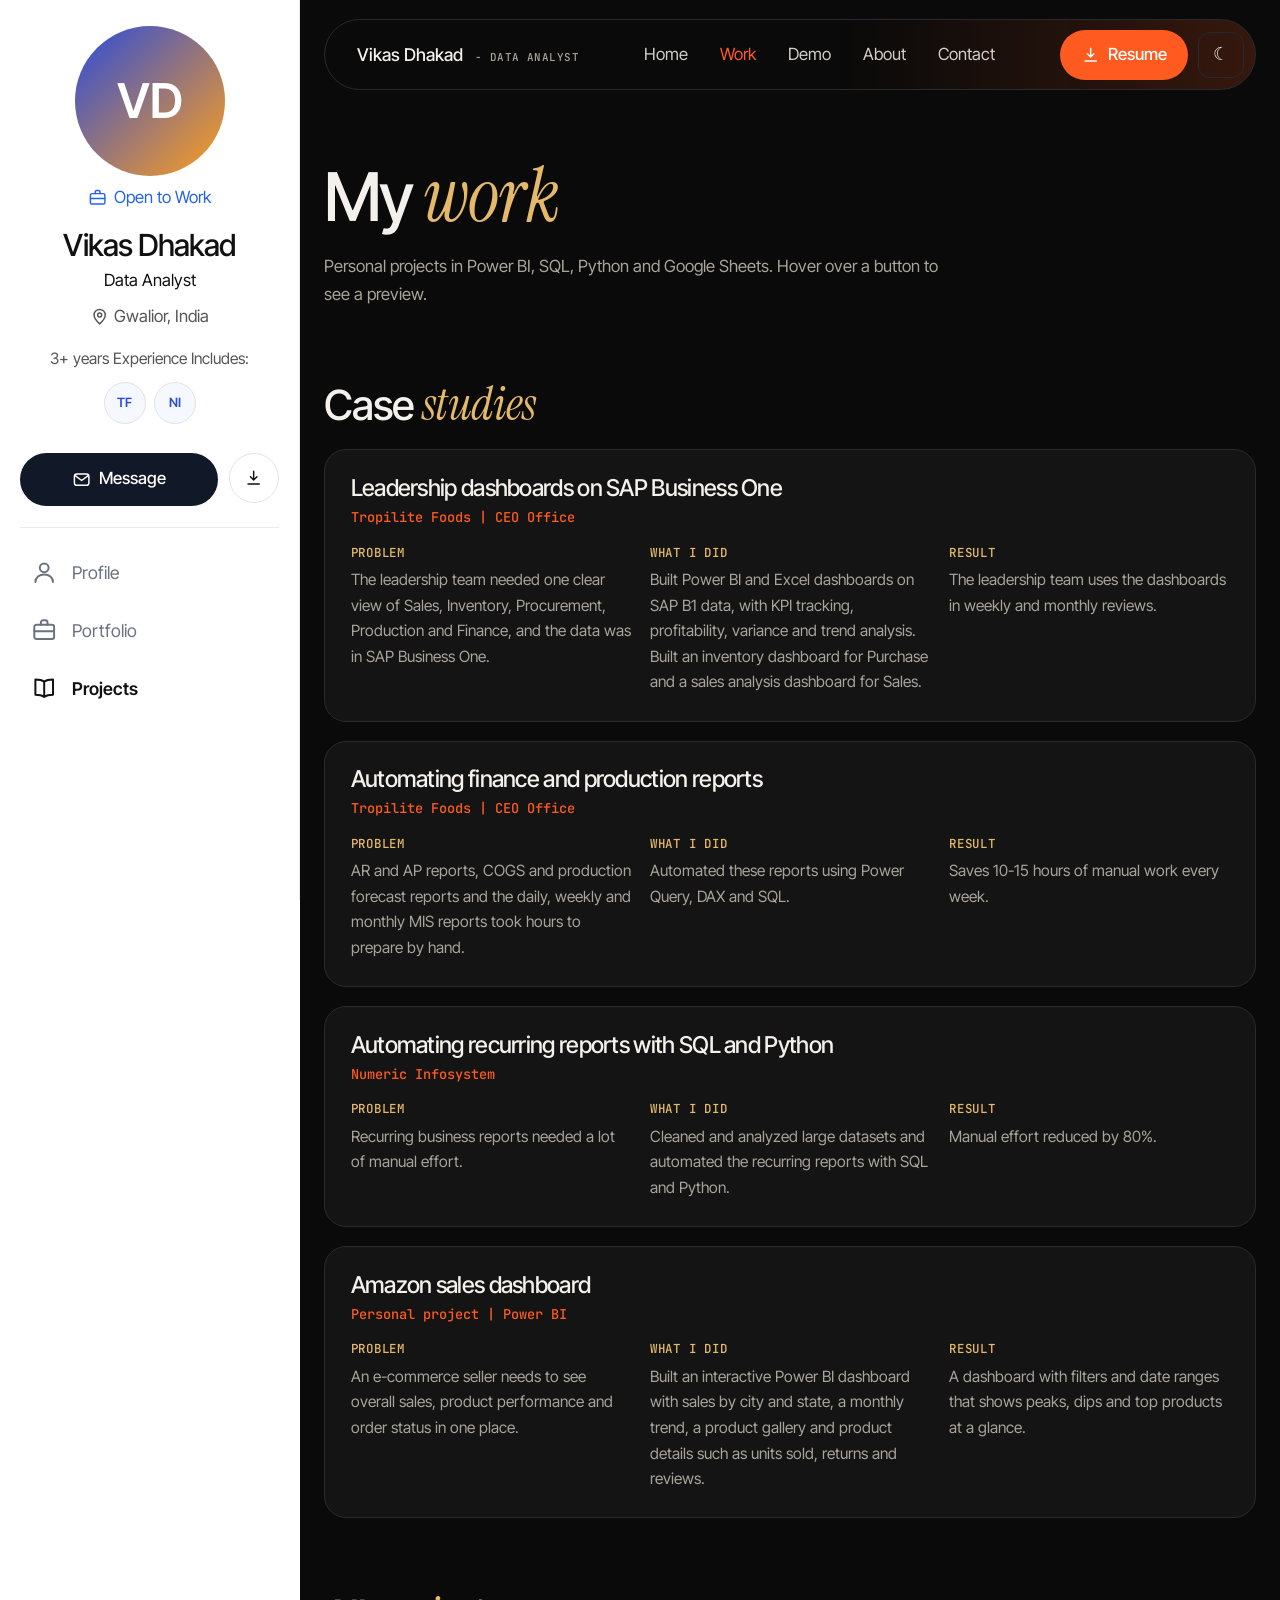
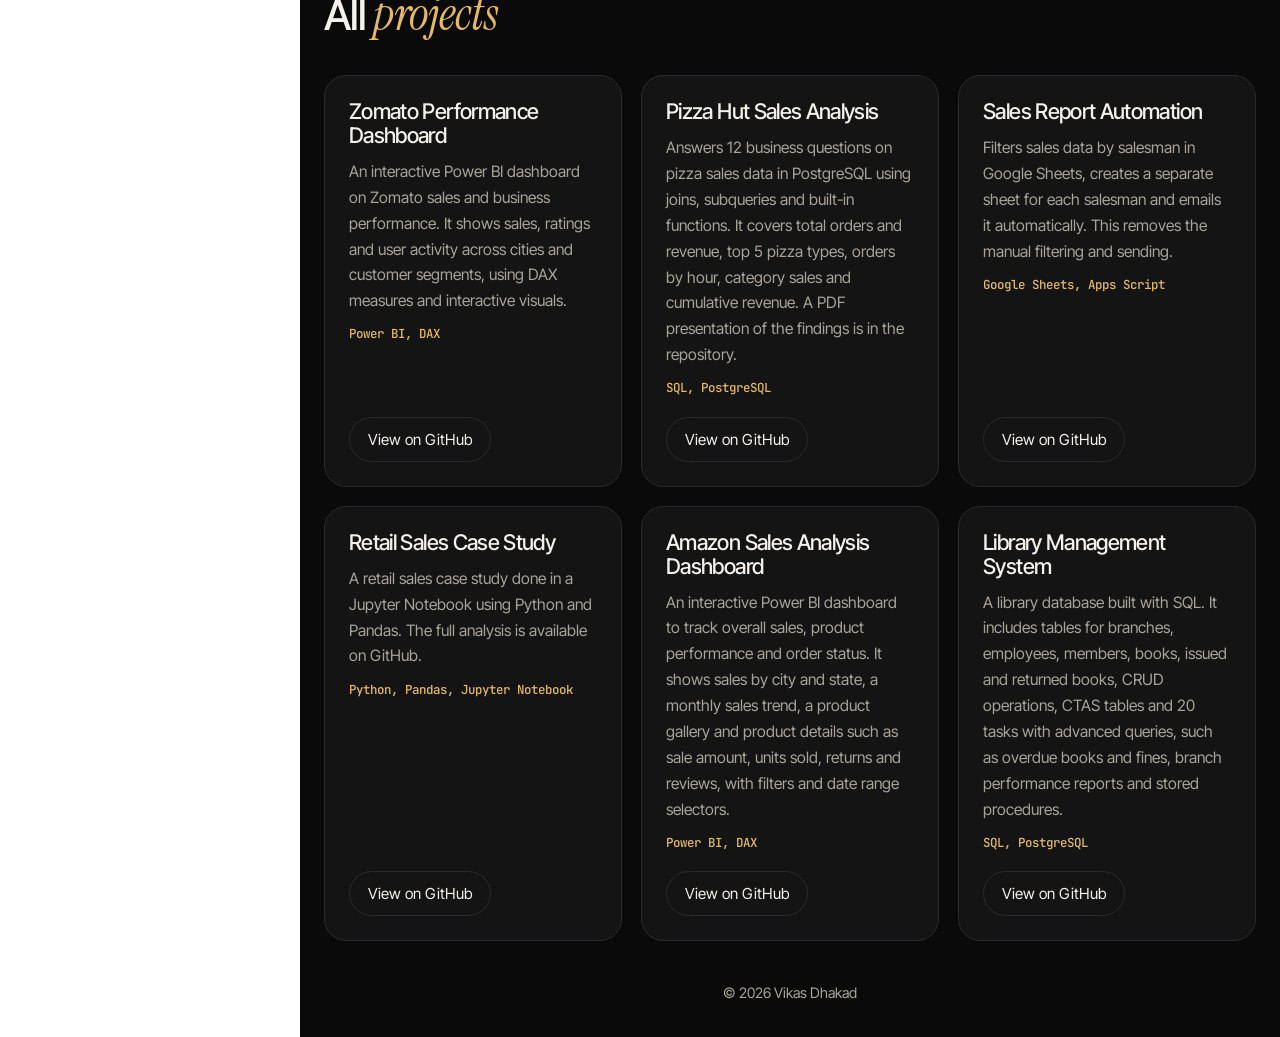
==== work.html @ 8cc73706 "Add files via upload" ====
<!DOCTYPE html>
<html lang="en">
<head>
  <meta charset="UTF-8">
  <meta name="viewport" content="width=device-width, initial-scale=1">
  <title>Work | Vikas Dhakad</title>
  <meta name="description" content="Data analytics projects by Vikas Dhakad.">
  <link rel="preconnect" href="https://fonts.googleapis.com">
  <link href="https://fonts.googleapis.com/css2?family=Inter+Tight:wght@400;500;600&family=Instrument+Serif:ital@0;1&family=JetBrains+Mono:wght@500&display=swap" rel="stylesheet">
  <link rel="stylesheet" href="style.css?v=5">
</head>
<body>
  <aside class="side">
    <div class="photo-frame"><img class="photo" alt="Vikas Dhakad" hidden><span class="initials">VD</span></div>
    <a class="open-work" href="contact.html"><svg viewBox="0 0 24 24"><rect x="3" y="7" width="18" height="13" rx="2"/><path d="M9 7V5a2 2 0 0 1 2-2h2a2 2 0 0 1 2 2v2M3 13h18"/></svg>Open to Work</a>
    <h2 class="s-name">Vikas Dhakad</h2>
    <p class="s-role">Data Analyst</p>
    <p class="s-loc"><svg viewBox="0 0 24 24"><path d="M12 21s7-6.2 7-11a7 7 0 0 0-14 0c0 4.8 7 11 7 11z"/><circle cx="12" cy="10" r="2.5"/></svg>Gwalior, India</p>
    <p class="s-exp">3+ years Experience Includes:</p>
    <div class="s-chips"><span title="Tropilite Foods">TF</span><span title="Numeric Infosystem">NI</span></div>
    <div class="s-actions">
      <a class="s-msg" href="mailto:vikashdhakad449@gmail.com"><svg viewBox="0 0 24 24"><rect x="3" y="5" width="18" height="14" rx="3"/><path d="M4 7l8 6 8-6"/></svg>Message</a>
      <a class="s-dl" href="resume.pdf" download aria-label="Download resume"><svg viewBox="0 0 24 24"><path d="M12 4v11m0 0l-4-4m4 4l4-4M5 20h14"/></svg></a>
    </div>
    <nav class="s-tabs" aria-label="Sections"><a class="stab" href="about.html"><svg viewBox="0 0 24 24"><circle cx="12" cy="8" r="4"/><path d="M4 21c0-4.4 3.6-7 8-7s8 2.6 8 7"/></svg><span>Profile</span></a><a class="stab" href="index.html"><svg viewBox="0 0 24 24"><rect x="3" y="7" width="18" height="13" rx="2"/><path d="M9 7V5a2 2 0 0 1 2-2h2a2 2 0 0 1 2 2v2M3 13h18"/></svg><span>Portfolio</span></a><a class="stab" aria-current="page" href="work.html"><svg viewBox="0 0 24 24"><path d="M12 6c-2-1.5-5-2-8-2v14c3 0 6 .5 8 2 2-1.5 5-2 8-2V4c-3 0-6 .5-8 2zM12 6v14"/></svg><span>Projects</span></a></nav>
  </aside>
  <div class="stage">
    <header class="pill">
      <a class="brand" href="index.html">Vikas Dhakad <small>- DATA ANALYST</small></a>
      <nav><a href="index.html">Home</a><a aria-current="page" href="work.html">Work</a><a href="demo.html">Demo</a><a href="about.html">About</a><a href="contact.html">Contact</a></nav>
      <div class="pill-right">
        <a class="resume" href="resume.pdf" download><svg viewBox="0 0 24 24"><path d="M12 4v11m0 0l-4-4m4 4l4-4M5 20h14"/></svg>Resume</a>
        <button id="themeBtn" aria-label="Switch theme">&#9790;</button>
      </div>
    </header>
    <div class="wrap">
      <section class="page-title"><h1>My <em>work</em></h1><p>Personal projects in Power BI, SQL, Python and Google Sheets. Hover over a button to see a preview.</p></section>
      <section class="reveal">
        <h2>Case <em>studies</em></h2>
        <div class="cases">
          <article class="case">
            <h3>Leadership dashboards on SAP Business One</h3>
            <p class="meta">Tropilite Foods | CEO Office</p>
            <div class="trio">
              <div><b>Problem</b><p>The leadership team needed one clear view of Sales, Inventory, Procurement, Production and Finance, and the data was in SAP Business One.</p></div>
              <div><b>What I did</b><p>Built Power BI and Excel dashboards on SAP B1 data, with KPI tracking, profitability, variance and trend analysis. Built an inventory dashboard for Purchase and a sales analysis dashboard for Sales.</p></div>
              <div><b>Result</b><p>The leadership team uses the dashboards in weekly and monthly reviews.</p></div>
            </div>
          </article>
          <article class="case">
            <h3>Automating finance and production reports</h3>
            <p class="meta">Tropilite Foods | CEO Office</p>
            <div class="trio">
              <div><b>Problem</b><p>AR and AP reports, COGS and production forecast reports and the daily, weekly and monthly MIS reports took hours to prepare by hand.</p></div>
              <div><b>What I did</b><p>Automated these reports using Power Query, DAX and SQL.</p></div>
              <div><b>Result</b><p>Saves 10-15 hours of manual work every week.</p></div>
            </div>
          </article>
          <article class="case">
            <h3>Automating recurring reports with SQL and Python</h3>
            <p class="meta">Numeric Infosystem</p>
            <div class="trio">
              <div><b>Problem</b><p>Recurring business reports needed a lot of manual effort.</p></div>
              <div><b>What I did</b><p>Cleaned and analyzed large datasets and automated the recurring reports with SQL and Python.</p></div>
              <div><b>Result</b><p>Manual effort reduced by 80%.</p></div>
            </div>
          </article>
          <article class="case">
            <h3>Amazon sales dashboard</h3>
            <p class="meta">Personal project | Power BI</p>
            <div class="trio">
              <div><b>Problem</b><p>An e-commerce seller needs to see overall sales, product performance and order status in one place.</p></div>
              <div><b>What I did</b><p>Built an interactive Power BI dashboard with sales by city and state, a monthly trend, a product gallery and product details such as units sold, returns and reviews.</p></div>
              <div><b>Result</b><p>A dashboard with filters and date ranges that shows peaks, dips and top products at a glance.</p></div>
            </div>
          </article>
        </div>
      </section>
      <section class="reveal"><h2>All <em>projects</em></h2></section>
      <div class="grid" id="projectGrid"></div>
    </div>
    <footer>© <span id="year"></span> Vikas Dhakad</footer>
  </div>
  <script src="script.js?v=5"></script>
</body>
</html>
---- style.css ----
:root{
  --p-bg:#0a0a0a; --p-surface:#141414; --p-line:#2a2a2e; --p-text:#f4f1ec; --p-muted:#a9a49b;
  --orange:#ff5a1f; --gold:#e4b96a; --glow:rgba(255,90,31,.30);
}
:root[data-theme="light"]{
  --p-bg:#faf7f2; --p-surface:#ffffff; --p-line:#e6dfd3; --p-text:#17130e; --p-muted:#6d665b;
  --gold:#b5832a; --glow:rgba(255,90,31,.16);
}
*{box-sizing:border-box;margin:0}
html{scroll-behavior:smooth}
body{display:grid;grid-template-columns:300px 1fr;min-height:100vh;background:#fff;font:400 1.05rem/1.65 "Inter Tight",system-ui,sans-serif}
a{color:inherit;text-decoration:none}
a,button{cursor:pointer}
:focus-visible{outline:3px solid var(--orange);outline-offset:3px}
svg{width:1.15em;height:1.15em;fill:none;stroke:currentColor;stroke-width:1.8;stroke-linecap:round;stroke-linejoin:round;flex:none}

/* ===== left sidebar (always white) ===== */
.side{position:sticky;top:0;height:100vh;overflow:auto;background:#fff;color:#111;padding:1.6rem 1.25rem;border-right:1px solid #ececec;text-align:center;display:flex;flex-direction:column;align-items:center}
.side .photo-frame{width:150px;height:150px;border-radius:50%;overflow:hidden;background:linear-gradient(135deg,#2b4bdb,#ff9f1c);display:grid;place-items:center;flex:none}
.photo-frame img{width:100%;height:100%;object-fit:cover}
.initials{font:600 3rem "Inter Tight",sans-serif;color:#fff}
.open-work{display:inline-flex;gap:.4rem;align-items:center;color:#2563eb;font-size:1.05rem;margin-top:.5rem}
.open-work:hover{text-decoration:underline}
.s-name{font:500 1.9rem/1.2 "Inter Tight",sans-serif;margin-top:1rem}
.s-role{margin-top:.2rem}
.s-loc{display:flex;gap:.3rem;align-items:center;color:#555;margin-top:.5rem}
.s-exp{color:#555;margin-top:1rem;font-size:.98rem}
.s-chips{display:flex;gap:.5rem;margin-top:.6rem}
.s-chips span{width:42px;height:42px;border-radius:50%;border:1px solid #e3e3e3;display:grid;place-items:center;font-size:.8rem;font-weight:600;color:#2b4bdb;background:#f6f8ff;cursor:default}
.s-actions{display:flex;gap:.7rem;margin:1.8rem 0 1.1rem;width:100%;padding-bottom:1.3rem;border-bottom:1px solid #ececec}
.s-msg{flex:1;display:flex;gap:.5rem;justify-content:center;align-items:center;background:#111827;color:#fff;border-radius:999px;padding:.8rem 1rem;font-weight:500;transition:background .15s}
.s-msg:hover{background:var(--orange)}
.s-dl{width:50px;height:50px;border:1px solid #e3e3e3;border-radius:50%;display:grid;place-items:center;color:#111;transition:border-color .15s,color .15s}
.s-dl:hover{border-color:var(--orange);color:var(--orange)}
.s-tabs{width:100%;display:grid;gap:.2rem}
.stab{display:flex;gap:.9rem;align-items:center;padding:.8rem .7rem;border-radius:12px;color:#6b7280;font-size:1.1rem;text-align:left}
.stab svg{width:1.5em;height:1.5em}
.stab:hover{background:#f4f4f5;color:#111}
.stab[aria-current="page"]{color:#111;font-weight:600}

/* ===== right stage ===== */
.stage{background:var(--p-bg);color:var(--p-text);min-height:100vh;position:relative;overflow:hidden}
.pill{display:flex;align-items:center;justify-content:space-between;gap:1rem;margin:1.2rem auto 0;width:min(1150px,calc(100% - 3rem));padding:.6rem .7rem .6rem 2rem;border:1px solid var(--p-line);border-radius:999px;background:linear-gradient(90deg,transparent 55%,color-mix(in srgb,var(--orange) 18%,transparent));position:relative;z-index:3}
.brand{font-weight:500;font-size:1.1rem;white-space:nowrap}
.brand small{font:500 .68rem "JetBrains Mono",monospace;color:var(--p-muted);margin-left:.5rem;letter-spacing:.04em}
.pill nav{display:flex;gap:2rem}
.pill nav a{color:var(--p-text);opacity:.85}
.pill nav a:hover,.pill nav a[aria-current="page"]{color:var(--orange);opacity:1}
.pill-right{display:flex;gap:.6rem;align-items:center}
.resume{display:inline-flex;gap:.5rem;align-items:center;background:var(--orange);color:#fff;padding:.7rem 1.3rem;border-radius:999px;font-weight:500;transition:transform .15s,filter .15s}
.resume:hover{transform:translateY(-2px);filter:brightness(1.1)}
#themeBtn{width:46px;height:46px;border-radius:12px;border:1px solid var(--p-line);background:transparent;color:var(--p-text);font-size:1.1rem}
#themeBtn:hover{border-color:var(--orange);color:var(--orange)}

.wrap{width:min(1100px,calc(100% - 3rem));margin:0 auto}
section{padding:2.2rem 0}
h1,h2,h3{font-weight:500;letter-spacing:-.03em;line-height:1.1}
em{font-family:"Instrument Serif",Georgia,serif;font-style:italic;font-weight:400;color:var(--gold);letter-spacing:-.01em}
h2{font-size:clamp(1.8rem,3.4vw,2.6rem)}
h2 em,h1 em{font-size:1.12em}
p{color:var(--p-muted);max-width:64ch}

/* hero */
.hero{text-align:center;padding:5rem 1.5rem 0;position:relative}
.hero::after{content:"";position:absolute;left:50%;bottom:-6rem;width:min(900px,100%);height:520px;transform:translateX(-50%);background:radial-gradient(ellipse at 50% 60%,var(--glow),transparent 62%);pointer-events:none}
.hero h1{font-size:clamp(2.6rem,6.6vw,5.6rem);letter-spacing:-.045em;line-height:1.03;max-width:15ch;margin:0 auto;position:relative;z-index:1}
.hero h1{max-width:none}
.hero-sub{margin:1.5rem auto 0;max-width:46ch;font-size:1.15rem;position:relative;z-index:1}
.avatar{margin:2.6rem auto 0;width:170px;height:170px;position:relative;z-index:1}
.avatar .photo-frame{width:100%;height:100%;border-radius:50%;overflow:hidden;border:3px solid var(--orange);box-shadow:0 0 70px var(--glow),0 0 0 8px color-mix(in srgb,var(--orange) 14%,transparent);background:linear-gradient(135deg,#2b2b2b,#ff5a1f);display:grid;place-items:center}

/* stats */
.stats{display:grid;grid-template-columns:repeat(auto-fit,minmax(220px,1fr));gap:1rem;padding-top:6rem;position:relative;z-index:1}
.stats div{background:var(--p-surface);border:1px solid var(--p-line);border-radius:20px;padding:1.4rem;transition:border-color .2s}
.stats div:hover{border-color:var(--orange)}
.stats strong{display:block;font:500 2.4rem/1 "Inter Tight",sans-serif;letter-spacing:-.04em;color:var(--gold)}
.stats span{display:block;margin-top:.5rem;color:var(--p-muted);font-size:.98rem;line-height:1.4}

.sec-head{display:flex;justify-content:space-between;align-items:end;gap:1rem;margin-bottom:1.4rem}
.more{color:var(--orange)}
.more:hover{text-decoration:underline}
.page-title{padding-top:4rem}
.page-title h1{font-size:clamp(2.4rem,5.5vw,4.2rem);letter-spacing:-.045em;margin-bottom:1rem}
.page-title p+p{margin-top:1rem}

/* cards */
.grid{display:grid;grid-template-columns:repeat(auto-fit,minmax(290px,1fr));gap:1.2rem}
.card{background:var(--p-surface);border:1px solid var(--p-line);border-radius:22px;padding:1.5rem;display:flex;flex-direction:column;gap:.7rem;transition:transform .2s,border-color .2s;cursor:default}
.card:hover{transform:translateY(-5px);border-color:var(--orange)}
.card h3{font-size:1.35rem}
.card p{font-size:.98rem}
.tags{font:500 .78rem "JetBrains Mono",monospace;color:var(--gold)}
.preview-wrap{position:relative;margin-top:auto;padding-top:.6rem;align-self:flex-start}
.repo-link{display:inline-block;border:1px solid var(--p-line);padding:.55rem 1.1rem;border-radius:999px;font-size:.95rem;transition:background .15s,border-color .15s,color .15s}
.repo-link:hover{background:var(--orange);border-color:var(--orange);color:#fff}
.preview{position:absolute;bottom:calc(100% - .2rem);left:0;width:min(340px,75vw);background:var(--p-surface);border:1px solid var(--p-line);border-radius:14px;padding:6px;box-shadow:0 20px 50px rgba(0,0,0,.5);opacity:0;visibility:hidden;transform:translateY(8px);transition:opacity .18s,transform .18s,visibility .18s;z-index:10;pointer-events:none}
.preview img{display:block;width:100%;height:auto;border-radius:9px}
.preview-wrap:hover .preview,.preview-wrap:focus-within .preview{opacity:1;visibility:visible;transform:none}

/* about */
.job{background:var(--p-surface);border:1px solid var(--p-line);border-radius:22px;padding:1.5rem;margin:1.2rem 0 0;transition:border-color .2s}
.job:hover{border-color:var(--orange)}
.job h3{font-size:1.4rem}
.meta{color:var(--orange);font:500 .85rem "JetBrains Mono",monospace;margin:.4rem 0 .9rem}
.job ul{padding-left:1.2rem;display:grid;gap:.5rem;color:var(--p-muted)}
.skillgroup{margin-top:1.4rem}
.skillgroup h3{font-size:1.05rem;color:var(--p-text)}
.skills{list-style:none;padding:0;display:flex;flex-wrap:wrap;gap:.5rem;margin-top:.7rem}
.skills li{border:1px solid var(--p-line);background:var(--p-surface);padding:.3rem .95rem;border-radius:999px;font-size:.94rem;color:var(--p-text);cursor:default;transition:background .15s,border-color .15s,color .15s}
.skills li:hover{background:var(--orange);border-color:var(--orange);color:#fff}
.plain{list-style:none;padding:0;display:grid;gap:1rem;margin-top:1rem;color:var(--p-muted)}
.plain strong{color:var(--p-text);font-weight:500}

/* contact + cta */
.cta-box{text-align:center;padding:4rem 0 5rem}
.cta-box p{margin:1rem auto 1.6rem}
.btn{display:inline-block;background:var(--orange);color:#fff;padding:.85rem 1.8rem;border-radius:999px;font-weight:500;transition:transform .15s,filter .15s}
.btn:hover{transform:translateY(-2px);filter:brightness(1.1)}
.big-mail{display:inline-block;font:500 clamp(1.4rem,3.6vw,2.6rem) "Inter Tight",sans-serif;letter-spacing:-.03em;border-bottom:2px solid var(--orange);padding-bottom:.2rem;word-break:break-all}
.big-mail:hover{color:var(--orange)}
.loc{margin-top:1.2rem}
.link-row{display:flex;gap:.7rem;flex-wrap:wrap;margin-top:1.6rem}
.link-row a{border:1px solid var(--p-line);padding:.6rem 1.2rem;border-radius:999px;transition:background .15s,border-color .15s,color .15s}
.link-row a:hover{background:var(--orange);border-color:var(--orange);color:#fff}
footer{text-align:center;color:var(--p-muted);padding:2.5rem 1rem 2rem;font-size:.9rem;position:relative;z-index:1}
::selection{background:var(--orange);color:#fff}

/* mobile */
@media (max-width:960px){
  body{grid-template-columns:1fr}
  .side{position:static;height:auto;border-right:0;border-bottom:1px solid #ececec}
  .side .photo-frame{width:110px;height:110px}
  .s-tabs{grid-template-columns:repeat(3,1fr);margin-top:.2rem}
  .stab{flex-direction:column;gap:.2rem;font-size:.95rem;text-align:center;padding:.6rem .3rem}
  .pill{border-radius:28px;padding:.8rem 1rem;flex-wrap:wrap;justify-content:center}
  .brand small{display:none}
  .pill nav{gap:1.2rem;order:3;width:100%;justify-content:center}
  .hero{padding-top:3rem}
  .br{display:none}
}
@media (prefers-reduced-motion:reduce){*{transition:none!important}html{scroll-behavior:auto}}
.side p{color:#111}
.side .s-loc,.side .s-exp{color:#555}

/* orange light that follows the mouse */
.cursor-glow{position:absolute;left:0;top:0;width:520px;height:520px;border-radius:50%;pointer-events:none;z-index:2;opacity:0;transition:opacity .3s;background:radial-gradient(circle,rgba(255,90,31,.26) 0%,rgba(255,90,31,.12) 35%,transparent 68%);mix-blend-mode:screen;will-change:transform}
.cursor-glow.on{opacity:1}
:root[data-theme="light"] .cursor-glow{mix-blend-mode:multiply;background:radial-gradient(circle,rgba(255,90,31,.22) 0%,rgba(255,90,31,.09) 35%,transparent 68%)}

/* extra sections */
.grid3{display:grid;grid-template-columns:repeat(auto-fit,minmax(230px,1fr));gap:1rem;margin-top:1.2rem}
.mini{background:var(--p-surface);border:1px solid var(--p-line);border-radius:20px;padding:1.3rem;transition:border-color .2s,transform .2s}
.mini:hover{border-color:var(--orange);transform:translateY(-4px)}
.mini h3{font-size:1.15rem;margin-bottom:.5rem}
.mini p{font-size:.97rem}
.steps{display:grid;grid-template-columns:repeat(auto-fit,minmax(220px,1fr));gap:1rem;margin-top:1.2rem}
.step{border-top:2px solid var(--p-line);padding-top:1rem;transition:border-color .2s}
.step:hover{border-color:var(--orange)}
.step span{font:500 .85rem "JetBrains Mono",monospace;color:var(--orange)}
.step h3{font-size:1.2rem;margin:.4rem 0}
.cases{display:grid;gap:1.2rem;margin-top:1.2rem}
.case{background:var(--p-surface);border:1px solid var(--p-line);border-radius:22px;padding:1.6rem;transition:border-color .2s}
.case:hover{border-color:var(--orange)}
.case h3{font-size:1.45rem}
.case .meta{margin:.4rem 0 1.1rem}
.trio{display:grid;grid-template-columns:repeat(auto-fit,minmax(220px,1fr));gap:1.2rem}
.trio b{display:block;font:500 .78rem "JetBrains Mono",monospace;color:var(--gold);text-transform:uppercase;letter-spacing:.06em;margin-bottom:.4rem}
.trio p{font-size:.97rem}
.timeline{list-style:none;padding:0 0 0 1.4rem;margin-top:1.4rem;border-left:2px solid var(--p-line);display:grid;gap:1.6rem}
.timeline li{position:relative}
.timeline li::before{content:"";position:absolute;left:calc(-1.4rem - 7px);top:.35rem;width:12px;height:12px;border-radius:50%;background:var(--orange);box-shadow:0 0 0 4px var(--p-bg)}
.timeline time{font:500 .8rem "JetBrains Mono",monospace;color:var(--orange)}
.timeline h3{font-size:1.2rem;margin:.2rem 0}
.timeline p{font-size:.97rem}

/* demo */
.filters{display:flex;gap:1rem;flex-wrap:wrap;align-items:end;margin-bottom:1.2rem}
.filters label{display:grid;gap:.3rem;color:var(--p-muted);font-size:.9rem}
.filters select{background:var(--p-surface);color:var(--p-text);border:1px solid var(--p-line);border-radius:12px;padding:.65rem 1rem;font:inherit;min-width:180px}
.filters select:focus{border-color:var(--orange)}
.reset{background:transparent;color:var(--p-text);border:1px solid var(--p-line);border-radius:12px;padding:.65rem 1.2rem;font:inherit}
.reset:hover{border-color:var(--orange);color:var(--orange)}
.kpis{display:grid;grid-template-columns:repeat(auto-fit,minmax(200px,1fr));gap:1rem}
.kpis div{background:var(--p-surface);border:1px solid var(--p-line);border-radius:18px;padding:1.2rem}
.kpis span{display:block;color:var(--p-muted);font-size:.92rem}
.kpis strong{display:block;font:500 1.9rem/1.2 "Inter Tight",sans-serif;letter-spacing:-.03em;color:var(--gold);margin-top:.3rem}
.demo-grid{display:grid;grid-template-columns:1.6fr 1fr;gap:1rem;margin-top:1rem}
.panel{background:var(--p-surface);border:1px solid var(--p-line);border-radius:20px;padding:1.3rem}
.panel h3{font-size:1.1rem;margin-bottom:1rem}
.chart{display:flex;gap:.45rem;align-items:flex-end;height:240px}
.bar{flex:1;height:100%;display:flex;flex-direction:column;justify-content:flex-end;align-items:center;gap:.4rem;cursor:default}
.bar i{display:block;width:100%;background:color-mix(in srgb,var(--orange) 55%,transparent);border-radius:8px 8px 3px 3px;transition:height .35s}
.bar:hover i,.bar.top i{background:var(--orange)}
.bar small{font-size:.72rem;color:var(--p-muted)}
.hrow{display:grid;grid-template-columns:92px 1fr auto;gap:.7rem;align-items:center;margin-bottom:.9rem;font-size:.92rem}
.hrow div{height:10px;background:var(--p-line);border-radius:99px;overflow:hidden}
.hrow div i{display:block;height:100%;background:var(--gold);border-radius:99px;transition:width .35s}
.hrow b{font-weight:500}
.note{margin-top:1rem;font-size:.88rem}
@media (max-width:760px){.demo-grid{grid-template-columns:1fr}.hrow{grid-template-columns:78px 1fr}.hrow b{grid-column:1/-1}}

/* scroll reveal (only when JS is on) */
.js-reveal .reveal{opacity:0;transform:translateY(22px);transition:opacity .6s,transform .6s}
.js-reveal .reveal.in{opacity:1;transform:none}
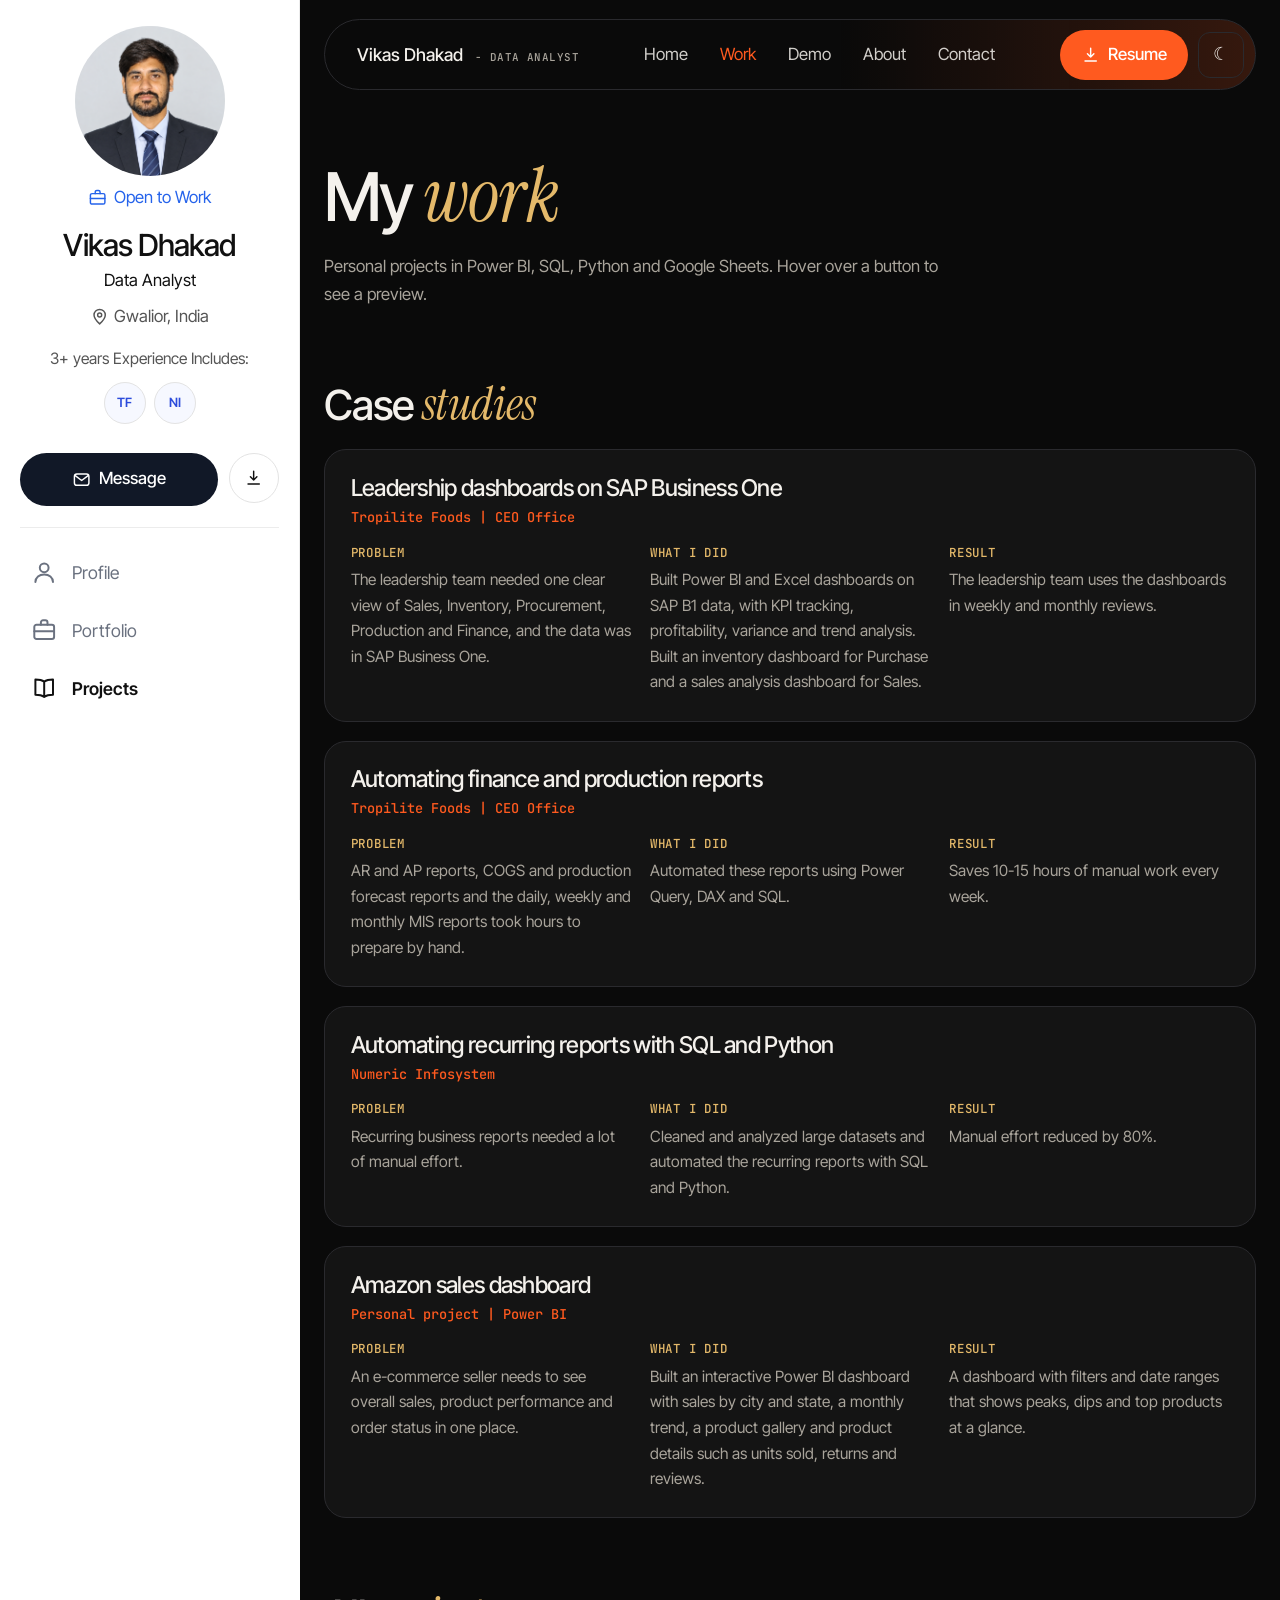
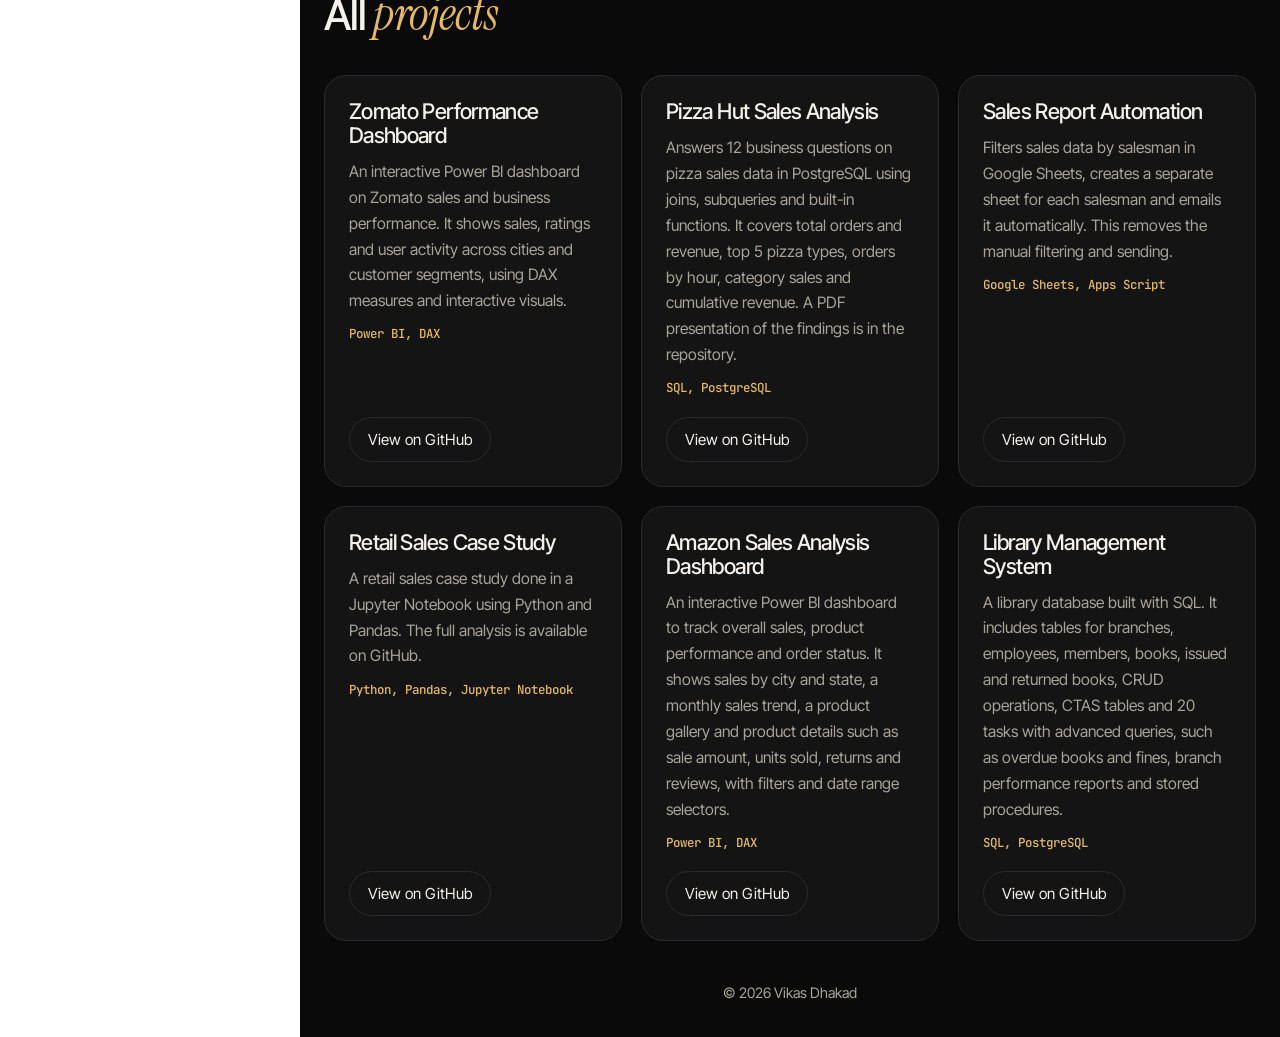
==== commit b1bda74f: "Add photo source to the profile section" ====
--- a/work.html
+++ b/work.html
@@ -11,7 +11,7 @@
 </head>
 <body>
   <aside class="side">
-    <div class="photo-frame"><img class="photo" alt="Vikas Dhakad" hidden><span class="initials">VD</span></div>
+    <div class="photo-frame"><img class="photo" src="my-photo.png"><span class="initials">VD</span></div>
     <a class="open-work" href="contact.html"><svg viewBox="0 0 24 24"><rect x="3" y="7" width="18" height="13" rx="2"/><path d="M9 7V5a2 2 0 0 1 2-2h2a2 2 0 0 1 2 2v2M3 13h18"/></svg>Open to Work</a>
     <h2 class="s-name">Vikas Dhakad</h2>
     <p class="s-role">Data Analyst</p>
